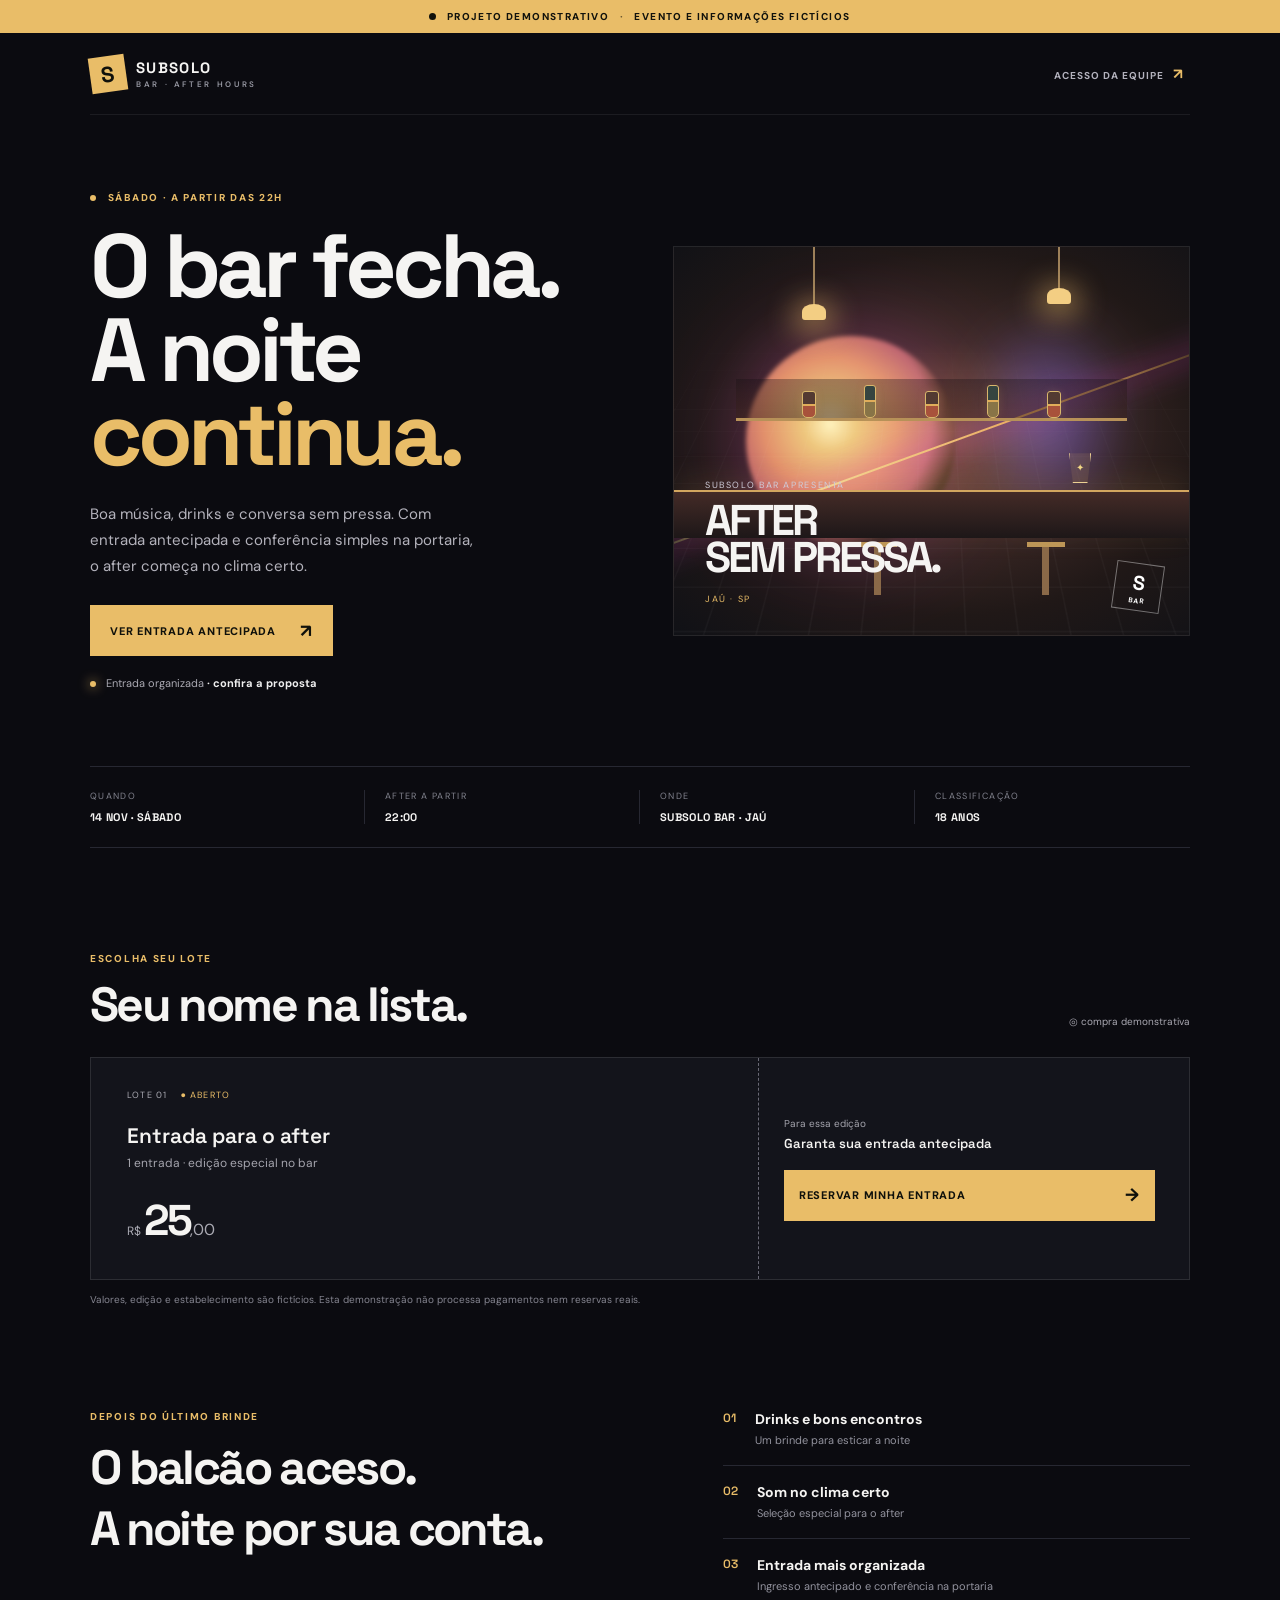
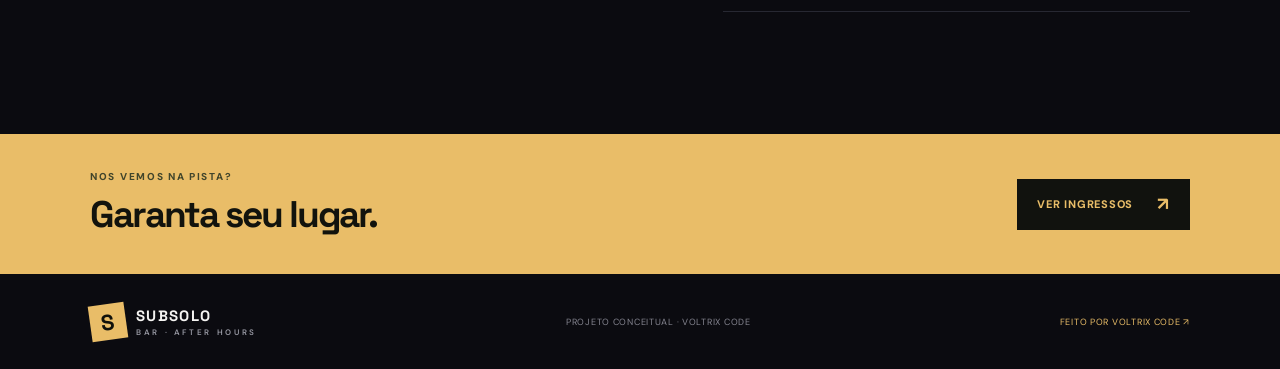
==== after-hours/index.html @ e1943811 "Publish Subsolo Bar after-hours demo Add the responsive event page, fictional ticket checkout, and p" ====
<!doctype html>
<html lang="pt-BR">
<head>
  <meta charset="utf-8">
  <meta name="viewport" content="width=device-width, initial-scale=1">
  <meta name="theme-color" content="#0b0b10">
  <meta name="description" content="Demonstração de uma página mobile para divulgar uma noite de after-hours e apresentar o fluxo de ingresso e portaria.">
  <title>SUBSOLO — Noite de After</title>
  <link rel="preconnect" href="https://fonts.googleapis.com">
  <link rel="preconnect" href="https://fonts.gstatic.com" crossorigin>
  <link href="https://fonts.googleapis.com/css2?family=DM+Sans:wght@400;500;600;700;800&family=Space+Grotesk:wght@500;600;700&display=swap" rel="stylesheet">
  <link rel="stylesheet" href="style.css">
</head>
<body>
  <div class="demo-bar"><span class="demo-dot"></span> PROJETO DEMONSTRATIVO <span class="demo-separator">·</span> EVENTO E INFORMAÇÕES FICTÍCIOS</div>

  <header class="topbar wrap">
    <a class="brand" href="#top" aria-label="Subsolo Bar, início"><span class="brand-mark">S</span><span>SUBSOLO<small>BAR · AFTER HOURS</small></span></a>
    <button class="staff-link" id="open-door" type="button">ACESSO DA EQUIPE <span aria-hidden="true">↗</span></button>
  </header>

  <main id="top">
    <section class="hero wrap">
      <div class="hero-copy">
        <p class="eyebrow"><span></span> SÁBADO · A PARTIR DAS 22H</p>
        <h1>O bar fecha.<br>A noite <em>continua.</em></h1>
        <p class="intro">Boa música, drinks e conversa sem pressa. Com entrada antecipada e conferência simples na portaria, o after começa no clima certo.</p>
        <a class="button button-primary" href="#ingressos">VER ENTRADA ANTECIPADA <span>↗</span></a>
        <div class="hero-note"><span class="pulse"></span> Entrada organizada <b>· confira a proposta</b></div>
      </div>
      <div class="hero-art" aria-label="Ilustração abstrata de luzes de uma pista noturna" role="img">
        <div class="art-grid"></div><div class="orb orb-one"></div><div class="orb orb-two"></div><div class="beam"></div>
        <div class="pendant pendant-one"></div><div class="pendant pendant-two"></div><div class="bar-shelf"><i></i><i></i><i></i><i></i><i></i></div><div class="bar-counter"></div><div class="bar-stool stool-one"></div><div class="bar-stool stool-two"></div><div class="bar-glass">✦</div>
        <div class="art-label"><span>SUBSOLO BAR APRESENTA</span><strong>AFTER<br>SEM PRESSA.</strong><small>JAÚ · SP</small></div>
        <div class="art-stamp">S<br><small>BAR</small></div>
      </div>
    </section>

    <section class="event-info wrap" aria-label="Informações do evento">
      <div><span>QUANDO</span><strong>14 NOV · SÁBADO</strong></div>
      <div><span>AFTER A PARTIR</span><strong>22:00</strong></div>
      <div><span>ONDE</span><strong>SUBSOLO BAR · JAÚ</strong></div>
      <div><span>CLASSIFICAÇÃO</span><strong>18 ANOS</strong></div>
    </section>

    <section class="tickets wrap" id="ingressos">
      <div class="section-heading"><div><p class="eyebrow">ESCOLHA SEU LOTE</p><h2>Seu nome na lista.</h2></div><span class="secure-note">◎ compra demonstrativa</span></div>
      <article class="ticket-card">
        <div class="ticket-main"><div class="ticket-tag">LOTE 01 <span>● ABERTO</span></div><h3>Entrada para o after</h3><p>1 entrada · edição especial no bar</p><div class="ticket-price">R$ <strong>25</strong><small>,00</small></div></div>
        <div class="ticket-side"><span>Para essa edição</span><strong>Garanta sua entrada antecipada</strong><button class="button button-primary buy-button" type="button">RESERVAR MINHA ENTRADA <span>→</span></button></div>
      </article>
      <p class="ticket-footnote">Valores, edição e estabelecimento são fictícios. Esta demonstração não processa pagamentos nem reservas reais.</p>
    </section>

    <section class="details wrap">
      <div><p class="eyebrow">DEPOIS DO ÚLTIMO BRINDE</p><h2>O balcão aceso.<br>A noite por sua conta.</h2></div>
      <div class="detail-list"><p><b>01</b><span>Drinks e bons encontros<br><small>Um brinde para esticar a noite</small></span></p><p><b>02</b><span>Som no clima certo<br><small>Seleção especial para o after</small></span></p><p><b>03</b><span>Entrada mais organizada<br><small>Ingresso antecipado e conferência na portaria</small></span></p></div>
    </section>

    <section class="last-call"><div class="wrap last-inner"><div><p class="eyebrow">NOS VEMOS NA PISTA?</p><h2>Garanta seu lugar.</h2></div><a class="button button-light" href="#ingressos">VER INGRESSOS <span>↗</span></a></div></section>
  </main>

  <footer class="wrap footer"><a class="brand" href="#top"><span class="brand-mark">S</span><span>SUBSOLO<small>BAR · AFTER HOURS</small></span></a><p>PROJETO CONCEITUAL · VOLTRIX CODE</p><a href="https://instagram.com/voltrixcode" target="_blank" rel="noreferrer">FEITO POR VOLTRIX CODE ↗</a></footer>

  <dialog id="checkout-dialog" class="dialog">
    <button class="close-dialog" data-close="checkout-dialog" aria-label="Fechar">×</button>
    <div class="modal-kicker">SUBSOLO BAR · LOTE 01</div><h2>Vem pro after.</h2><p class="modal-intro">Preencha os dados para ver como poderia ser a confirmação da sua entrada.</p>
    <form id="checkout-form"><label for="customer-name">Seu nome</label><input id="customer-name" name="name" placeholder="Como devemos te chamar?" required maxlength="70"><label for="customer-phone">WhatsApp</label><input id="customer-phone" name="phone" type="tel" inputmode="tel" placeholder="(14) 99999-9999" required maxlength="20"><button class="button button-primary modal-submit" type="submit">SIMULAR PAGAMENTO PIX <span>→</span></button></form>
    <p class="modal-disclaimer">Demonstração: nenhum Pix será gerado ou cobrado.</p>
  </dialog>

  <dialog id="ticket-dialog" class="dialog ticket-dialog">
    <button class="close-dialog" data-close="ticket-dialog" aria-label="Fechar">×</button>
    <div class="success-mark">✓</div><div class="modal-kicker">PEDIDO SIMULADO</div><h2>Até mais tarde, <span id="ticket-name">amigo</span>.</h2><p class="modal-intro">Este é um exemplo visual de confirmação. Não é um ingresso válido.</p>
    <div class="mock-ticket"><div class="mock-qr" aria-label="QR code ilustrativo, não escaneável"><i></i><i></i><i></i><i></i><i></i><i></i><i></i><i></i><i></i></div><div><span>SUBSOLO BAR · AFTER 001</span><strong>R$ 25,00</strong><small>14 NOV · A PARTIR DAS 22H</small><code>DEMO-4821</code></div></div>
    <button class="button button-outline" data-close="ticket-dialog">VOLTAR AO SITE</button>
  </dialog>

  <dialog id="door-dialog" class="dialog door-dialog">
    <button class="close-dialog" data-close="door-dialog" aria-label="Fechar">×</button>
    <div class="modal-kicker">SUBSOLO · ACESSO DA EQUIPE</div><h2>Validação de ingresso</h2><p class="modal-intro">Simulação de uma conferência na entrada do evento.</p>
    <div class="scan-frame"><span class="scan-corner tl"></span><span class="scan-corner tr"></span><div class="scan-icon">▦</div><span class="scan-corner bl"></span><span class="scan-corner br"></span></div>
    <label for="ticket-code">Digite o código demonstrativo</label><div class="code-row"><input id="ticket-code" value="DEMO-4821" maxlength="20"><button id="validate-ticket" class="button button-primary" type="button">CONFERIR</button></div>
    <div id="validation-result" class="validation-result" aria-live="polite">Código de exemplo: DEMO-4821</div><p class="modal-disclaimer">Não há leitura de QR nem controle real de acesso nesta demonstração.</p>
  </dialog>

  <script src="script.js"></script>
</body>
</html>
---- after-hours/style.css ----
:root{color-scheme:dark;--bg:#0b0b10;--panel:#111218;--white:#f5f4f2;--muted:#9798a2;--line:#272832;--cyan:#57e6dc;--lime:#e9bd68;--pink:#db795e;--font:'DM Sans',sans-serif;--display:'Space Grotesk',sans-serif}*{box-sizing:border-box}html{scroll-behavior:smooth}body{margin:0;background:var(--bg);color:var(--white);font-family:var(--font);-webkit-font-smoothing:antialiased}.wrap{width:min(1100px,calc(100% - 48px));margin-inline:auto}.demo-bar{text-align:center;background:var(--lime);color:#11120c;font-size:10px;font-weight:800;letter-spacing:.14em;padding:10px 12px}.demo-dot,.eyebrow span,.pulse{display:inline-block;border-radius:50%;background:currentColor;width:7px;height:7px;margin-right:7px}.demo-dot{color:#10110b}.demo-separator{padding:0 7px;opacity:.6}.topbar{height:82px;display:flex;align-items:center;justify-content:space-between;border-bottom:1px solid #ffffff12}.brand{display:flex;align-items:center;gap:10px;color:var(--white);font:700 15px var(--display);letter-spacing:.09em;text-decoration:none}.brand-mark{width:36px;height:36px;display:grid;place-items:center;background:var(--lime);color:#10110b;font:700 22px var(--display);transform:rotate(-8deg)}.brand small{display:block;font:600 8px var(--font);letter-spacing:.33em;color:var(--muted);margin-top:2px}.staff-link{border:0;color:#b3b2bd;background:none;font:700 10px var(--font);letter-spacing:.1em;cursor:pointer}.staff-link span{color:var(--lime);font-size:15px;margin-left:6px}.hero{min-height:550px;display:grid;grid-template-columns:1fr 1fr;align-items:center;gap:6%;padding-block:68px}.hero-copy{padding:8px 0}.eyebrow{font-size:10px;letter-spacing:.17em;font-weight:800;color:var(--lime);margin:0 0 20px}.hero .eyebrow span{width:6px;height:6px;margin-right:8px}h1,h2,h3,p{margin-top:0}h1,h2{font-family:var(--display);letter-spacing:-.055em}h1{font-size:clamp(56px,7vw,91px);line-height:.94;margin-bottom:24px}h1 em{color:var(--lime);font-style:normal}.intro{max-width:390px;color:#b4b3bc;font-size:15px;line-height:1.75;margin-bottom:26px}.button{display:inline-flex;align-items:center;justify-content:space-between;gap:24px;border:0;padding:0 20px;min-height:51px;font:800 11px var(--font);letter-spacing:.07em;text-decoration:none;cursor:pointer;transition:transform .18s,filter .18s}.button:hover{transform:translateY(-2px);filter:brightness(1.1)}.button-primary{background:var(--lime);color:#10110b}.button-primary span,.button-light span{font-size:18px}.hero-note{margin-top:20px;color:#aaa9b2;font-size:11px}.hero-note b{color:#eee}.pulse{width:6px;height:6px;color:var(--lime);box-shadow:0 0 12px var(--lime)}.hero-art{height:390px;position:relative;overflow:hidden;background:radial-gradient(ellipse at 54% 48%,#775031 0,#3d2926 32%,#201817 64%,#101116 100%);border:1px solid #ffffff15}.art-grid{position:absolute;inset:0;background-image:linear-gradient(#ffffff08 1px,transparent 1px),linear-gradient(90deg,#ffffff08 1px,transparent 1px);background-size:35px 35px;transform:perspective(300px) rotateX(24deg) scale(1.5);transform-origin:bottom;mask-image:linear-gradient(transparent,black)}.orb{position:absolute;border-radius:50%;filter:blur(2px);mix-blend-mode:screen}.orb-one{width:210px;height:210px;left:14%;top:23%;background:radial-gradient(circle at 40% 42%,#fff0b2 0,#e9bd68 15%,#dc8057 38%,#a94758 58%,transparent 72%);box-shadow:0 0 90px #d435bb55}.orb-two{width:170px;height:220px;right:11%;top:16%;background:radial-gradient(ellipse,#6d57fc88,transparent 70%);filter:blur(20px)}.beam{position:absolute;width:130%;height:2px;left:-15%;top:52%;background:linear-gradient(90deg,transparent,#f6d895,#eaa85d,transparent);box-shadow:0 0 28px 7px #e645ca44;transform:rotate(-20deg)}.pendant{position:absolute;top:0;width:2px;height:65px;background:#9d8059}.pendant:after{content:"";position:absolute;left:-11px;bottom:-8px;width:24px;height:16px;border-radius:50% 50% 3px 3px;background:#f3ce83;box-shadow:0 4px 28px 9px #e8b86477}.pendant-one{left:27%}.pendant-two{right:25%;height:49px}.bar-shelf{position:absolute;top:34%;left:12%;right:12%;height:42px;border-bottom:3px solid #b79158;background:linear-gradient(180deg,#160f1355,#3b241b88);display:flex;align-items:flex-end;justify-content:space-evenly;padding:0 18px}.bar-shelf i{width:14px;height:27px;border:1px solid #d8b66c;border-radius:3px 3px 5px 5px;background:linear-gradient(0deg,#a8523b 0 45%,#e1ad5a 46% 53%,#533a32 54%);box-shadow:0 0 10px #e9bd6822}.bar-shelf i:nth-child(2n){height:33px;width:12px;background:linear-gradient(0deg,#887447 0 48%,#e1ad5a 49% 54%,#354440 55%)}.bar-counter{position:absolute;left:0;right:0;bottom:25%;height:48px;background:linear-gradient(180deg,#442b27,#1d1718);border-top:2px solid #d2a65f;box-shadow:0 -8px 32px #dda75b22}.bar-stool{position:absolute;bottom:12%;height:46px;width:38px;border-top:5px solid #bd9657}.bar-stool:after{content:"";position:absolute;left:15px;top:0;width:7px;height:48px;background:#8a6948}.stool-one{left:36%}.stool-two{right:24%}.bar-glass{position:absolute;right:19%;bottom:39%;width:22px;height:30px;border:1px solid #ecd193;border-top:0;color:#f4d985;text-align:center;font-size:10px;line-height:30px;background:#e9bd681c;clip-path:polygon(0 0,100% 0,83% 100%,17% 100%)}.art-label{position:absolute;left:31px;bottom:28px}.art-label span,.art-label small{font-size:9px;letter-spacing:.18em;color:#cfccd9}.art-label strong{display:block;font:700 43px/.84 var(--display);letter-spacing:-.07em;margin:10px 0}.art-label small{color:var(--lime)}.art-stamp{position:absolute;right:27px;bottom:24px;border:1px solid #ffffff66;color:white;width:48px;height:48px;display:grid;place-content:center;text-align:center;font:700 20px var(--display);transform:rotate(8deg)}.art-stamp small{font:700 7px var(--font);letter-spacing:.12em}.event-info{display:grid;grid-template-columns:repeat(4,1fr);border-block:1px solid var(--line);padding:23px 0;margin-bottom:104px}.event-info div{padding:0 20px;border-right:1px solid var(--line)}.event-info div:first-child{padding-left:0}.event-info div:last-child{border:0}.event-info span,.event-info strong{display:block}.event-info span{font-size:9px;letter-spacing:.15em;color:#82838e;margin-bottom:8px}.event-info strong{font:700 11px var(--display);letter-spacing:.03em}.tickets{padding-bottom:104px}.section-heading{display:flex;align-items:end;justify-content:space-between;margin-bottom:22px}.section-heading .eyebrow{margin-bottom:9px}.section-heading h2,.details h2,.last-call h2{font-size:clamp(34px,4vw,48px);margin:0}.secure-note{font-size:10px;color:#a9a8b1;padding-bottom:7px}.ticket-card{display:grid;grid-template-columns:1.2fr .8fr;background:#13141b;border:1px solid #ffffff1b;position:relative}.ticket-main{padding:31px 36px;position:relative}.ticket-main:after{content:'';position:absolute;right:-9px;top:0;bottom:0;border-right:1px dashed #696975;z-index:2}.ticket-tag{font-size:9px;letter-spacing:.13em;color:#aaaab3}.ticket-tag span{color:var(--lime);margin-left:10px}.ticket-card h3{font:600 21px var(--display);margin:21px 0 6px}.ticket-card p{font-size:12px;color:#a4a4ad}.ticket-price{font-size:12px;color:#aaaab3;margin-top:22px}.ticket-price strong{font:700 43px var(--display);color:var(--white);letter-spacing:-.07em}.ticket-price small{font-size:16px}.ticket-side{padding:31px 34px;display:flex;flex-direction:column;align-items:flex-start;justify-content:center}.ticket-side>span{font-size:10px;color:#a4a4ad}.ticket-side>strong{font:600 13px var(--display);margin:5px 0 18px}.ticket-side .button{width:100%;padding-inline:15px}.ticket-footnote{font-size:10px;color:#858590;margin:13px 0 0}.details{display:grid;grid-template-columns:1fr 1fr;gap:15%;padding-bottom:105px}.details .eyebrow{margin-bottom:14px}.detail-list p{display:flex;gap:19px;border-bottom:1px solid var(--line);padding:0 0 17px;margin:0 0 17px;font-size:14px;font-weight:700}.detail-list p b{color:var(--lime);font:600 12px var(--display)}.detail-list small{display:inline-block;color:#92929d;font-weight:400;font-size:11px;margin-top:5px}.last-call{background:var(--lime);color:#12130d;padding:36px 0}.last-inner{display:flex;align-items:center;justify-content:space-between}.last-call .eyebrow{color:#41452b;margin-bottom:8px}.last-call h2{font-size:37px}.button-light{background:#11120e;color:var(--lime)}.footer{min-height:95px;display:flex;align-items:center;justify-content:space-between;gap:16px}.footer p,.footer>a:last-child{margin:0;font-size:9px;letter-spacing:.08em;color:#858590;text-decoration:none}.footer>a:last-child{color:var(--lime)}.dialog{width:min(440px,calc(100% - 28px));max-height:calc(100dvh - 32px);overflow:auto;background:#14151c;border:1px solid #ffffff20;color:var(--white);padding:34px;box-shadow:0 24px 100px #000b}.dialog::backdrop{background:#050508d9;backdrop-filter:blur(6px)}.close-dialog{position:absolute;right:17px;top:12px;border:0;background:none;color:#b6b6bf;font-size:27px;cursor:pointer}.modal-kicker{color:var(--lime);font-size:9px;letter-spacing:.16em;font-weight:800}.dialog h2{font-size:35px;line-height:1.05;margin:12px 0}.modal-intro{color:#a7a7b1;font-size:12px;line-height:1.6;margin-bottom:22px}.dialog label{display:block;font-size:10px;color:#cdccd3;font-weight:700;margin:14px 0 7px}.dialog input{width:100%;height:46px;background:#0c0d12;border:1px solid #33343e;color:white;padding:0 12px;font:14px var(--font);border-radius:0}.dialog input:focus{outline:2px solid var(--lime);outline-offset:1px}.modal-submit{width:100%;margin-top:20px}.modal-disclaimer{font-size:9px;line-height:1.5;color:#858590;margin:17px 0 0}.success-mark{width:40px;height:40px;border-radius:50%;display:grid;place-items:center;background:#d4fb6520;color:var(--lime);font-size:22px;margin-bottom:18px}.ticket-dialog h2 span{color:var(--lime)}.mock-ticket{display:flex;align-items:center;gap:18px;background:#0c0d12;border:1px dashed #555661;padding:18px;margin:18px 0 20px}.mock-ticket>div:last-child{display:flex;flex-direction:column;gap:6px}.mock-ticket span,.mock-ticket small{font-size:8px;letter-spacing:.1em;color:#aaaab3}.mock-ticket strong{font:700 22px var(--display)}.mock-ticket code{font:700 10px var(--font);color:var(--lime);margin-top:4px}.mock-qr{width:90px;height:90px;flex:none;position:relative;background:repeating-conic-gradient(#f5f4f2 0 25%,#111218 0 50%) 0 0/13px 13px;border:6px solid white}.mock-qr i{position:absolute;width:22px;height:22px;border:5px solid #111;background:#f5f4f2}.mock-qr i:nth-child(1){top:0;left:0}.mock-qr i:nth-child(2){top:0;right:0}.mock-qr i:nth-child(3){bottom:0;left:0}.mock-qr i:nth-child(4){top:6px;left:6px;width:10px;height:10px;background:#111}.mock-qr i:nth-child(5){top:6px;right:6px;width:10px;height:10px;background:#111}.mock-qr i:nth-child(6){bottom:6px;left:6px;width:10px;height:10px;background:#111}.mock-qr i:nth-child(n+7){display:none}.button-outline{background:transparent;border:1px solid #575862;color:var(--white);width:100%}.scan-frame{width:142px;height:142px;border:1px solid #ffffff20;margin:20px auto 23px;position:relative;display:grid;place-items:center;background:linear-gradient(135deg,#d4fb6510,#57e6dc0a)}.scan-icon{font-size:60px;color:#6b6d78}.scan-corner{position:absolute;width:22px;height:22px;border-color:var(--lime);border-style:solid}.tl{top:-1px;left:-1px;border-width:2px 0 0 2px}.tr{top:-1px;right:-1px;border-width:2px 2px 0 0}.bl{bottom:-1px;left:-1px;border-width:0 0 2px 2px}.br{bottom:-1px;right:-1px;border-width:0 2px 2px 0}.code-row{display:flex;gap:8px}.code-row input{min-width:0}.code-row .button{padding-inline:12px;min-height:46px;white-space:nowrap;font-size:9px}.validation-result{font-size:11px;color:#aaaab3;background:#0c0d12;padding:12px;margin-top:12px}.validation-result.ok{color:var(--lime);border-left:2px solid var(--lime)}.validation-result.used{color:#ff9b80;border-left:2px solid #ff9b80}button:focus-visible,a:focus-visible{outline:2px solid var(--lime);outline-offset:3px}
@media(max-width:700px){.wrap{width:calc(100% - 36px)}.topbar{height:68px}.staff-link{font-size:9px}.hero{grid-template-columns:1fr;gap:30px;padding-block:50px 40px;min-height:unset}.hero-copy{padding:0}h1{font-size:clamp(58px,16vw,82px)}.intro{font-size:14px;max-width:340px}.hero-art{height:270px}.orb-one{width:170px;height:170px;left:21%;top:16%}.event-info{grid-template-columns:1fr 1fr;row-gap:20px;margin-bottom:76px;padding:20px 0}.event-info div{padding-inline:12px}.event-info div:nth-child(2){border:0}.event-info div:nth-child(3){padding-left:0}.event-info div:nth-child(4){border:0}.event-info strong{font-size:10px}.tickets{padding-bottom:76px}.section-heading{align-items:flex-start;gap:10px}.section-heading h2{font-size:34px}.secure-note{font-size:9px;text-align:right;max-width:94px;line-height:1.5}.ticket-card{grid-template-columns:1fr}.ticket-main{padding:24px}.ticket-main:after{left:0;right:0;top:auto;bottom:-1px;border-right:0;border-bottom:1px dashed #696975}.ticket-card h3{font-size:19px;margin-top:17px}.ticket-price{margin-top:14px}.ticket-price strong{font-size:38px}.ticket-side{padding:20px 24px 24px}.ticket-side>strong{margin-bottom:14px}.details{grid-template-columns:1fr;gap:28px;padding-bottom:76px}.details h2{font-size:39px}.detail-list p{font-size:13px}.last-call{padding:27px 0}.last-inner{align-items:flex-start;flex-direction:column;gap:21px}.last-call h2{font-size:33px}.button-light{min-height:48px}.footer{padding-block:22px;flex-wrap:wrap;min-height:unset}.footer .brand{width:100%}.footer p,.footer>a:last-child{font-size:8px}.demo-bar{font-size:8px;letter-spacing:.09em}.dialog{padding:30px 22px}.mock-ticket{gap:12px;padding:13px}.mock-qr{width:76px;height:76px;background-size:11px 11px}.mock-ticket strong{font-size:19px}}
@media(prefers-reduced-motion:reduce){html{scroll-behavior:auto}*,*::before,*::after{transition:none!important;animation:none!important}}
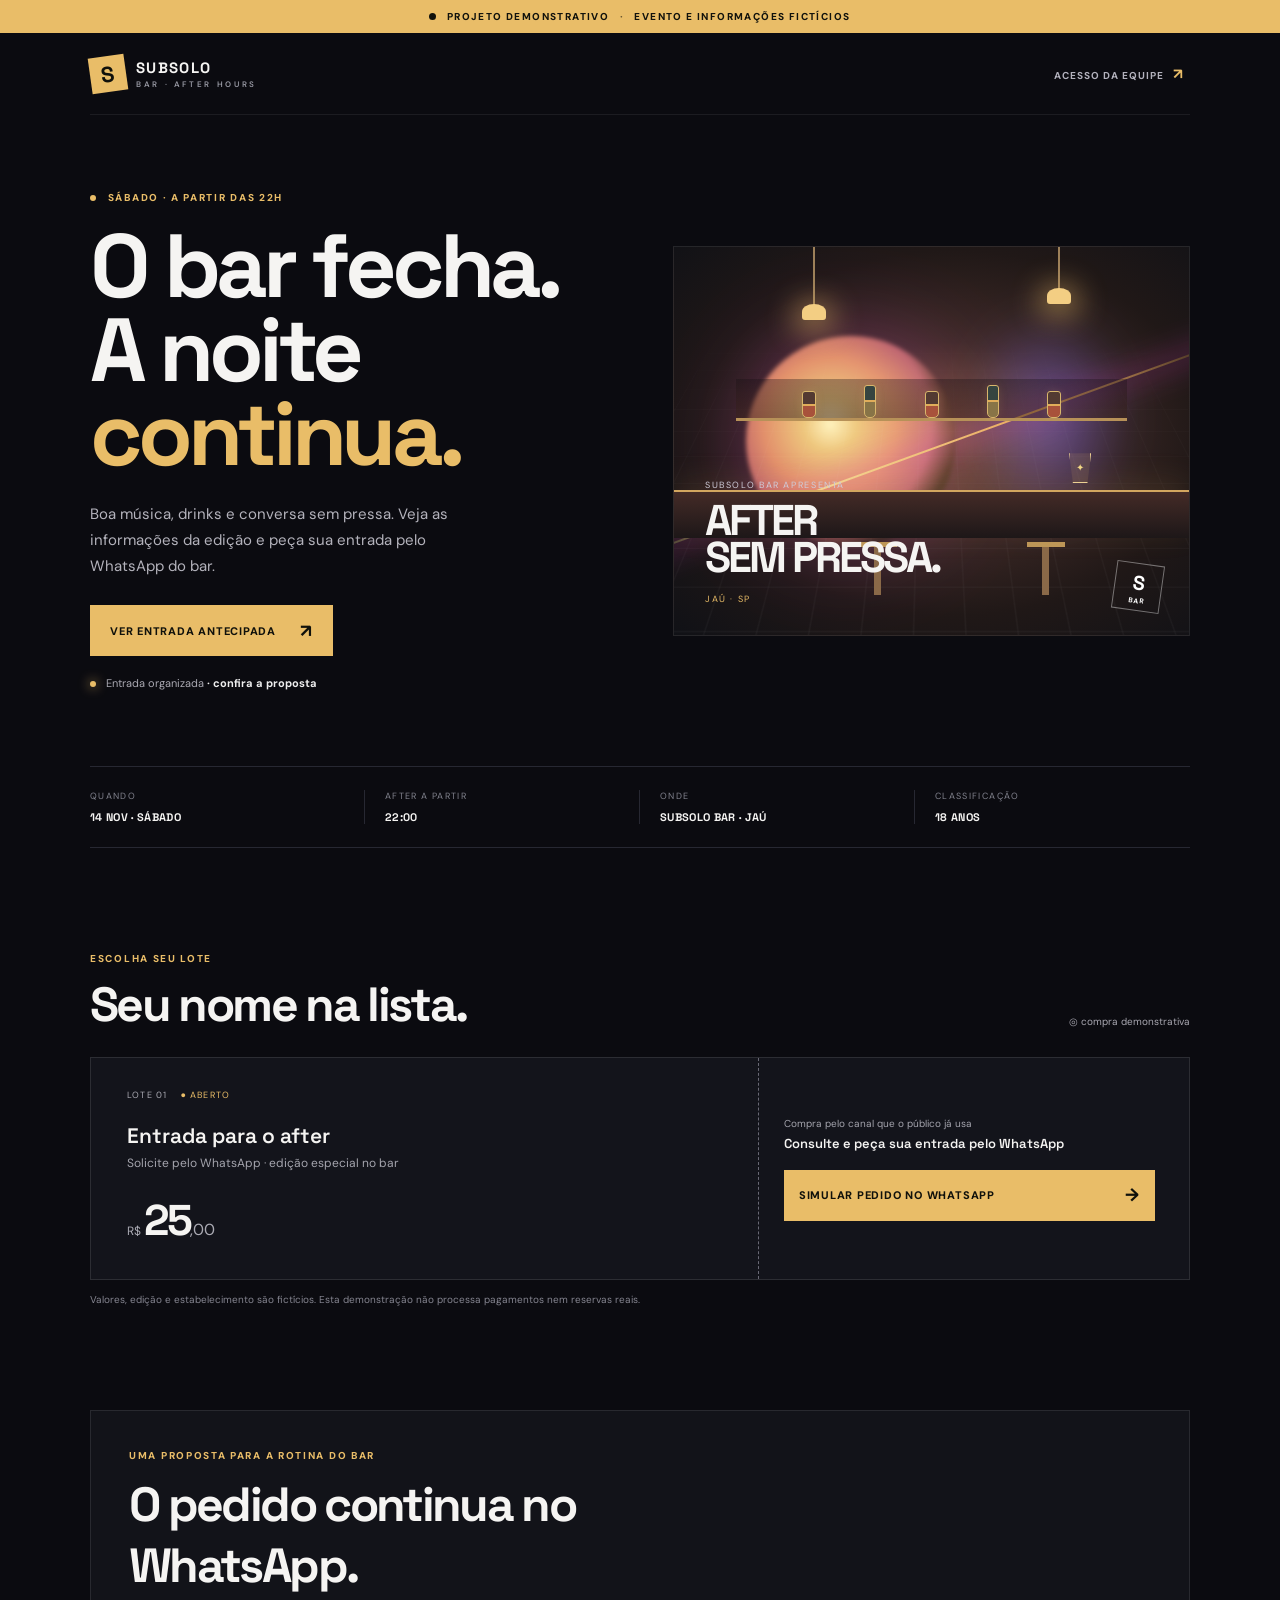
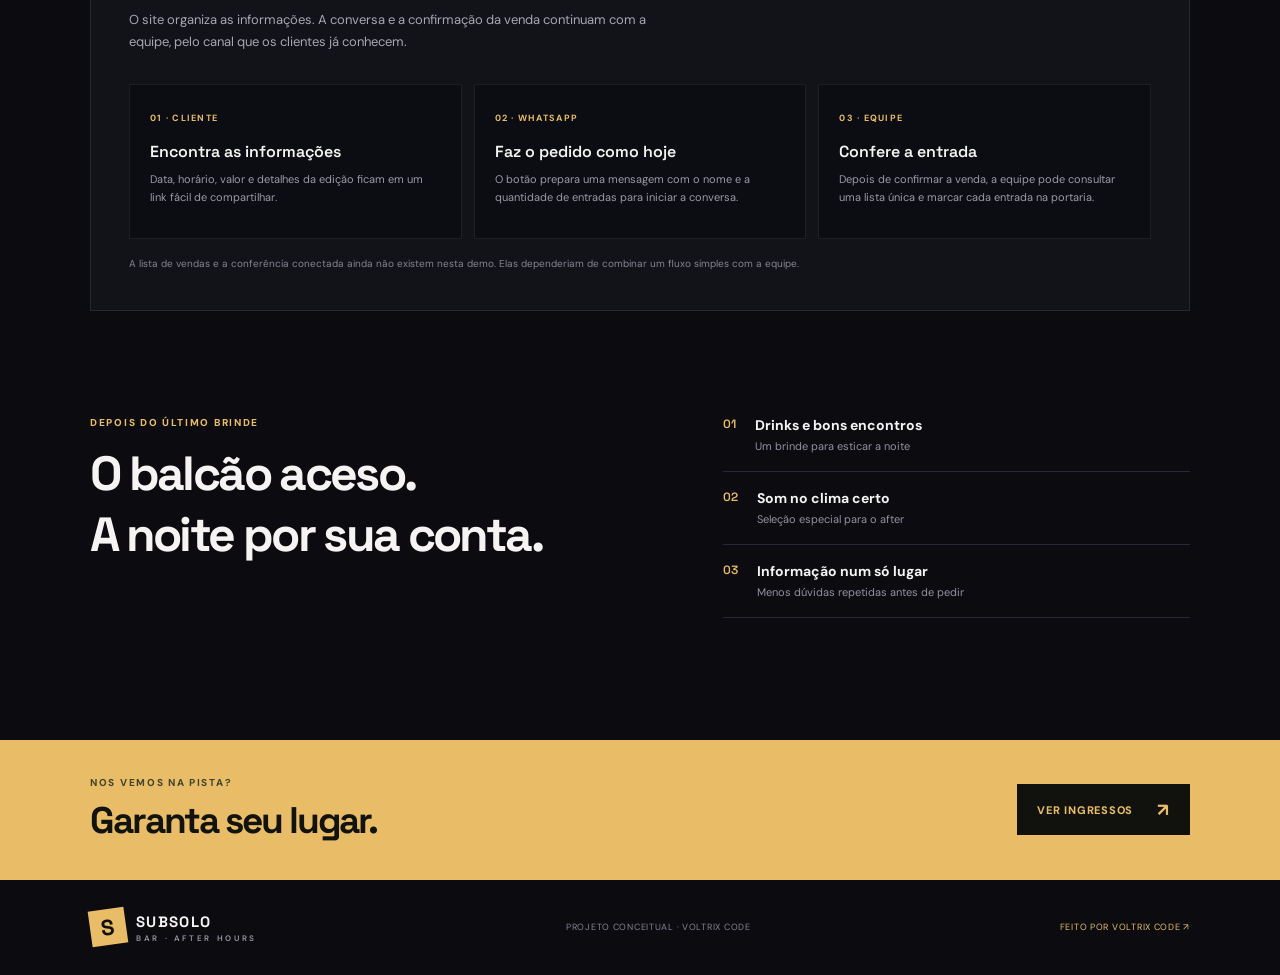
==== commit 1eabfeb4: "Adapt demo for WhatsApp sales and portaria flow Keep purchase requests on WhatsApp, explain the prop" ====
--- a/after-hours/index.html
+++ b/after-hours/index.html
@@ -24,7 +24,7 @@
       <div class="hero-copy">
         <p class="eyebrow"><span></span> SÁBADO · A PARTIR DAS 22H</p>
         <h1>O bar fecha.<br>A noite <em>continua.</em></h1>
-        <p class="intro">Boa música, drinks e conversa sem pressa. Com entrada antecipada e conferência simples na portaria, o after começa no clima certo.</p>
+        <p class="intro">Boa música, drinks e conversa sem pressa. Veja as informações da edição e peça sua entrada pelo WhatsApp do bar.</p>
         <a class="button button-primary" href="#ingressos">VER ENTRADA ANTECIPADA <span>↗</span></a>
         <div class="hero-note"><span class="pulse"></span> Entrada organizada <b>· confira a proposta</b></div>
       </div>
@@ -46,15 +46,25 @@
     <section class="tickets wrap" id="ingressos">
       <div class="section-heading"><div><p class="eyebrow">ESCOLHA SEU LOTE</p><h2>Seu nome na lista.</h2></div><span class="secure-note">◎ compra demonstrativa</span></div>
       <article class="ticket-card">
-        <div class="ticket-main"><div class="ticket-tag">LOTE 01 <span>● ABERTO</span></div><h3>Entrada para o after</h3><p>1 entrada · edição especial no bar</p><div class="ticket-price">R$ <strong>25</strong><small>,00</small></div></div>
-        <div class="ticket-side"><span>Para essa edição</span><strong>Garanta sua entrada antecipada</strong><button class="button button-primary buy-button" type="button">RESERVAR MINHA ENTRADA <span>→</span></button></div>
+        <div class="ticket-main"><div class="ticket-tag">LOTE 01 <span>● ABERTO</span></div><h3>Entrada para o after</h3><p>Solicite pelo WhatsApp · edição especial no bar</p><div class="ticket-price">R$ <strong>25</strong><small>,00</small></div></div>
+        <div class="ticket-side"><span>Compra pelo canal que o público já usa</span><strong>Consulte e peça sua entrada pelo WhatsApp</strong><button class="button button-primary buy-button" type="button">SIMULAR PEDIDO NO WHATSAPP <span>→</span></button></div>
       </article>
       <p class="ticket-footnote">Valores, edição e estabelecimento são fictícios. Esta demonstração não processa pagamentos nem reservas reais.</p>
     </section>
 
+    <section class="staff-flow wrap" id="fluxo-equipe">
+      <div class="staff-heading"><p class="eyebrow">UMA PROPOSTA PARA A ROTINA DO BAR</p><h2>O pedido continua no WhatsApp.</h2><p>O site organiza as informações. A conversa e a confirmação da venda continuam com a equipe, pelo canal que os clientes já conhecem.</p></div>
+      <div class="flow-steps">
+        <article class="flow-step"><span>01 · CLIENTE</span><h3>Encontra as informações</h3><p>Data, horário, valor e detalhes da edição ficam em um link fácil de compartilhar.</p></article>
+        <article class="flow-step"><span>02 · WHATSAPP</span><h3>Faz o pedido como hoje</h3><p>O botão prepara uma mensagem com o nome e a quantidade de entradas para iniciar a conversa.</p></article>
+        <article class="flow-step"><span>03 · EQUIPE</span><h3>Confere a entrada</h3><p>Depois de confirmar a venda, a equipe pode consultar uma lista única e marcar cada entrada na portaria.</p></article>
+      </div>
+      <p class="flow-note">A lista de vendas e a conferência conectada ainda não existem nesta demo. Elas dependeriam de combinar um fluxo simples com a equipe.</p>
+    </section>
+
     <section class="details wrap">
       <div><p class="eyebrow">DEPOIS DO ÚLTIMO BRINDE</p><h2>O balcão aceso.<br>A noite por sua conta.</h2></div>
-      <div class="detail-list"><p><b>01</b><span>Drinks e bons encontros<br><small>Um brinde para esticar a noite</small></span></p><p><b>02</b><span>Som no clima certo<br><small>Seleção especial para o after</small></span></p><p><b>03</b><span>Entrada mais organizada<br><small>Ingresso antecipado e conferência na portaria</small></span></p></div>
+      <div class="detail-list"><p><b>01</b><span>Drinks e bons encontros<br><small>Um brinde para esticar a noite</small></span></p><p><b>02</b><span>Som no clima certo<br><small>Seleção especial para o after</small></span></p><p><b>03</b><span>Informação num só lugar<br><small>Menos dúvidas repetidas antes de pedir</small></span></p></div>
     </section>
 
     <section class="last-call"><div class="wrap last-inner"><div><p class="eyebrow">NOS VEMOS NA PISTA?</p><h2>Garanta seu lugar.</h2></div><a class="button button-light" href="#ingressos">VER INGRESSOS <span>↗</span></a></div></section>
@@ -64,24 +74,23 @@
 
   <dialog id="checkout-dialog" class="dialog">
     <button class="close-dialog" data-close="checkout-dialog" aria-label="Fechar">×</button>
-    <div class="modal-kicker">SUBSOLO BAR · LOTE 01</div><h2>Vem pro after.</h2><p class="modal-intro">Preencha os dados para ver como poderia ser a confirmação da sua entrada.</p>
-    <form id="checkout-form"><label for="customer-name">Seu nome</label><input id="customer-name" name="name" placeholder="Como devemos te chamar?" required maxlength="70"><label for="customer-phone">WhatsApp</label><input id="customer-phone" name="phone" type="tel" inputmode="tel" placeholder="(14) 99999-9999" required maxlength="20"><button class="button button-primary modal-submit" type="submit">SIMULAR PAGAMENTO PIX <span>→</span></button></form>
-    <p class="modal-disclaimer">Demonstração: nenhum Pix será gerado ou cobrado.</p>
+    <div class="modal-kicker">SUBSOLO BAR · LOTE 01</div><h2>Peça pelo WhatsApp.</h2><p class="modal-intro">Veja um exemplo da mensagem que o botão poderia preparar para iniciar o pedido com a equipe.</p>
+    <form id="checkout-form"><label for="customer-name">Seu nome</label><input id="customer-name" name="name" placeholder="Como devemos te chamar?" required maxlength="70"><label for="ticket-quantity">Quantidade de entradas</label><select id="ticket-quantity" name="quantity"><option value="1">1 entrada</option><option value="2">2 entradas</option><option value="3">3 entradas</option><option value="4">4 entradas</option></select><button class="button button-primary modal-submit" type="submit">VER MENSAGEM DE PEDIDO <span>→</span></button></form>
+    <p class="modal-disclaimer">Nada é enviado nesta demonstração. O número do WhatsApp do estabelecimento seria configurado com autorização do bar.</p>
   </dialog>
 
   <dialog id="ticket-dialog" class="dialog ticket-dialog">
     <button class="close-dialog" data-close="ticket-dialog" aria-label="Fechar">×</button>
-    <div class="success-mark">✓</div><div class="modal-kicker">PEDIDO SIMULADO</div><h2>Até mais tarde, <span id="ticket-name">amigo</span>.</h2><p class="modal-intro">Este é um exemplo visual de confirmação. Não é um ingresso válido.</p>
-    <div class="mock-ticket"><div class="mock-qr" aria-label="QR code ilustrativo, não escaneável"><i></i><i></i><i></i><i></i><i></i><i></i><i></i><i></i><i></i></div><div><span>SUBSOLO BAR · AFTER 001</span><strong>R$ 25,00</strong><small>14 NOV · A PARTIR DAS 22H</small><code>DEMO-4821</code></div></div>
-    <button class="button button-outline" data-close="ticket-dialog">VOLTAR AO SITE</button>
+    <div class="success-mark">↗</div><div class="modal-kicker">MENSAGEM DE EXEMPLO · NÃO ENVIADA</div><h2>Pedido encaminhado, <span id="ticket-name">amigo</span>.</h2><p class="modal-intro">Na operação real, o WhatsApp abriria com a mensagem preenchida para a pessoa revisar e enviar.</p>
+    <div class="mock-ticket"><div class="whatsapp-mark" aria-hidden="true">W</div><div><span>PRÉVIA DO PEDIDO</span><strong id="ticket-quantity-label">1 entrada</strong><small id="ticket-message">Oi! Quero 1 entrada para o After 001 do Subsolo Bar, dia 14/11.</small><code id="ticket-message-name">Nome: amigo</code></div></div>
+    <p class="modal-disclaimer">Depois, a equipe confirmaria a disponibilidade e os detalhes da compra pelo WhatsApp. Este protótipo não envia mensagens nem cria ingressos.</p><button class="button button-outline" data-close="ticket-dialog">VOLTAR AO SITE</button>
   </dialog>
 
   <dialog id="door-dialog" class="dialog door-dialog">
     <button class="close-dialog" data-close="door-dialog" aria-label="Fechar">×</button>
-    <div class="modal-kicker">SUBSOLO · ACESSO DA EQUIPE</div><h2>Validação de ingresso</h2><p class="modal-intro">Simulação de uma conferência na entrada do evento.</p>
-    <div class="scan-frame"><span class="scan-corner tl"></span><span class="scan-corner tr"></span><div class="scan-icon">▦</div><span class="scan-corner bl"></span><span class="scan-corner br"></span></div>
-    <label for="ticket-code">Digite o código demonstrativo</label><div class="code-row"><input id="ticket-code" value="DEMO-4821" maxlength="20"><button id="validate-ticket" class="button button-primary" type="button">CONFERIR</button></div>
-    <div id="validation-result" class="validation-result" aria-live="polite">Código de exemplo: DEMO-4821</div><p class="modal-disclaimer">Não há leitura de QR nem controle real de acesso nesta demonstração.</p>
+    <div class="modal-kicker">SUBSOLO BAR · ACESSO DA EQUIPE</div><h2>Lista da portaria</h2><p class="modal-intro">Uma proposta simples para a equipe localizar as entradas confirmadas por WhatsApp e marcar quem já chegou.</p>
+    <div class="guest-list"><div class="guest-heading"><span>EXEMPLO · PEDIDOS CONFIRMADOS</span><b>1 PEDIDO</b></div><article class="guest-row"><div class="guest-avatar">M</div><div class="guest-person"><strong>Mariana Souza</strong><small>2 entradas · pedido pelo WhatsApp</small></div><span class="guest-status" id="guest-status">CONFIRMADO</span></article><button id="mark-arrived" class="button button-primary" type="button">MARCAR ENTRADA <span>→</span></button></div>
+    <div id="validation-result" class="validation-result" aria-live="polite">A equipe pode consultar a lista e dar baixa na chegada.</div><p class="modal-disclaimer">A lista acima é fictícia. A demonstração não recebe pedidos do WhatsApp nem compartilha vendas com a portaria.</p>
   </dialog>
 
   <script src="script.js"></script>
--- a/after-hours/style.css
+++ b/after-hours/style.css
@@ -1,4 +1,6 @@
-:root{color-scheme:dark;--bg:#0b0b10;--panel:#111218;--white:#f5f4f2;--muted:#9798a2;--line:#272832;--cyan:#57e6dc;--lime:#e9bd68;--pink:#db795e;--font:'DM Sans',sans-serif;--display:'Space Grotesk',sans-serif}*{box-sizing:border-box}html{scroll-behavior:smooth}body{margin:0;background:var(--bg);color:var(--white);font-family:var(--font);-webkit-font-smoothing:antialiased}.wrap{width:min(1100px,calc(100% - 48px));margin-inline:auto}.demo-bar{text-align:center;background:var(--lime);color:#11120c;font-size:10px;font-weight:800;letter-spacing:.14em;padding:10px 12px}.demo-dot,.eyebrow span,.pulse{display:inline-block;border-radius:50%;background:currentColor;width:7px;height:7px;margin-right:7px}.demo-dot{color:#10110b}.demo-separator{padding:0 7px;opacity:.6}.topbar{height:82px;display:flex;align-items:center;justify-content:space-between;border-bottom:1px solid #ffffff12}.brand{display:flex;align-items:center;gap:10px;color:var(--white);font:700 15px var(--display);letter-spacing:.09em;text-decoration:none}.brand-mark{width:36px;height:36px;display:grid;place-items:center;background:var(--lime);color:#10110b;font:700 22px var(--display);transform:rotate(-8deg)}.brand small{display:block;font:600 8px var(--font);letter-spacing:.33em;color:var(--muted);margin-top:2px}.staff-link{border:0;color:#b3b2bd;background:none;font:700 10px var(--font);letter-spacing:.1em;cursor:pointer}.staff-link span{color:var(--lime);font-size:15px;margin-left:6px}.hero{min-height:550px;display:grid;grid-template-columns:1fr 1fr;align-items:center;gap:6%;padding-block:68px}.hero-copy{padding:8px 0}.eyebrow{font-size:10px;letter-spacing:.17em;font-weight:800;color:var(--lime);margin:0 0 20px}.hero .eyebrow span{width:6px;height:6px;margin-right:8px}h1,h2,h3,p{margin-top:0}h1,h2{font-family:var(--display);letter-spacing:-.055em}h1{font-size:clamp(56px,7vw,91px);line-height:.94;margin-bottom:24px}h1 em{color:var(--lime);font-style:normal}.intro{max-width:390px;color:#b4b3bc;font-size:15px;line-height:1.75;margin-bottom:26px}.button{display:inline-flex;align-items:center;justify-content:space-between;gap:24px;border:0;padding:0 20px;min-height:51px;font:800 11px var(--font);letter-spacing:.07em;text-decoration:none;cursor:pointer;transition:transform .18s,filter .18s}.button:hover{transform:translateY(-2px);filter:brightness(1.1)}.button-primary{background:var(--lime);color:#10110b}.button-primary span,.button-light span{font-size:18px}.hero-note{margin-top:20px;color:#aaa9b2;font-size:11px}.hero-note b{color:#eee}.pulse{width:6px;height:6px;color:var(--lime);box-shadow:0 0 12px var(--lime)}.hero-art{height:390px;position:relative;overflow:hidden;background:radial-gradient(ellipse at 54% 48%,#775031 0,#3d2926 32%,#201817 64%,#101116 100%);border:1px solid #ffffff15}.art-grid{position:absolute;inset:0;background-image:linear-gradient(#ffffff08 1px,transparent 1px),linear-gradient(90deg,#ffffff08 1px,transparent 1px);background-size:35px 35px;transform:perspective(300px) rotateX(24deg) scale(1.5);transform-origin:bottom;mask-image:linear-gradient(transparent,black)}.orb{position:absolute;border-radius:50%;filter:blur(2px);mix-blend-mode:screen}.orb-one{width:210px;height:210px;left:14%;top:23%;background:radial-gradient(circle at 40% 42%,#fff0b2 0,#e9bd68 15%,#dc8057 38%,#a94758 58%,transparent 72%);box-shadow:0 0 90px #d435bb55}.orb-two{width:170px;height:220px;right:11%;top:16%;background:radial-gradient(ellipse,#6d57fc88,transparent 70%);filter:blur(20px)}.beam{position:absolute;width:130%;height:2px;left:-15%;top:52%;background:linear-gradient(90deg,transparent,#f6d895,#eaa85d,transparent);box-shadow:0 0 28px 7px #e645ca44;transform:rotate(-20deg)}.pendant{position:absolute;top:0;width:2px;height:65px;background:#9d8059}.pendant:after{content:"";position:absolute;left:-11px;bottom:-8px;width:24px;height:16px;border-radius:50% 50% 3px 3px;background:#f3ce83;box-shadow:0 4px 28px 9px #e8b86477}.pendant-one{left:27%}.pendant-two{right:25%;height:49px}.bar-shelf{position:absolute;top:34%;left:12%;right:12%;height:42px;border-bottom:3px solid #b79158;background:linear-gradient(180deg,#160f1355,#3b241b88);display:flex;align-items:flex-end;justify-content:space-evenly;padding:0 18px}.bar-shelf i{width:14px;height:27px;border:1px solid #d8b66c;border-radius:3px 3px 5px 5px;background:linear-gradient(0deg,#a8523b 0 45%,#e1ad5a 46% 53%,#533a32 54%);box-shadow:0 0 10px #e9bd6822}.bar-shelf i:nth-child(2n){height:33px;width:12px;background:linear-gradient(0deg,#887447 0 48%,#e1ad5a 49% 54%,#354440 55%)}.bar-counter{position:absolute;left:0;right:0;bottom:25%;height:48px;background:linear-gradient(180deg,#442b27,#1d1718);border-top:2px solid #d2a65f;box-shadow:0 -8px 32px #dda75b22}.bar-stool{position:absolute;bottom:12%;height:46px;width:38px;border-top:5px solid #bd9657}.bar-stool:after{content:"";position:absolute;left:15px;top:0;width:7px;height:48px;background:#8a6948}.stool-one{left:36%}.stool-two{right:24%}.bar-glass{position:absolute;right:19%;bottom:39%;width:22px;height:30px;border:1px solid #ecd193;border-top:0;color:#f4d985;text-align:center;font-size:10px;line-height:30px;background:#e9bd681c;clip-path:polygon(0 0,100% 0,83% 100%,17% 100%)}.art-label{position:absolute;left:31px;bottom:28px}.art-label span,.art-label small{font-size:9px;letter-spacing:.18em;color:#cfccd9}.art-label strong{display:block;font:700 43px/.84 var(--display);letter-spacing:-.07em;margin:10px 0}.art-label small{color:var(--lime)}.art-stamp{position:absolute;right:27px;bottom:24px;border:1px solid #ffffff66;color:white;width:48px;height:48px;display:grid;place-content:center;text-align:center;font:700 20px var(--display);transform:rotate(8deg)}.art-stamp small{font:700 7px var(--font);letter-spacing:.12em}.event-info{display:grid;grid-template-columns:repeat(4,1fr);border-block:1px solid var(--line);padding:23px 0;margin-bottom:104px}.event-info div{padding:0 20px;border-right:1px solid var(--line)}.event-info div:first-child{padding-left:0}.event-info div:last-child{border:0}.event-info span,.event-info strong{display:block}.event-info span{font-size:9px;letter-spacing:.15em;color:#82838e;margin-bottom:8px}.event-info strong{font:700 11px var(--display);letter-spacing:.03em}.tickets{padding-bottom:104px}.section-heading{display:flex;align-items:end;justify-content:space-between;margin-bottom:22px}.section-heading .eyebrow{margin-bottom:9px}.section-heading h2,.details h2,.last-call h2{font-size:clamp(34px,4vw,48px);margin:0}.secure-note{font-size:10px;color:#a9a8b1;padding-bottom:7px}.ticket-card{display:grid;grid-template-columns:1.2fr .8fr;background:#13141b;border:1px solid #ffffff1b;position:relative}.ticket-main{padding:31px 36px;position:relative}.ticket-main:after{content:'';position:absolute;right:-9px;top:0;bottom:0;border-right:1px dashed #696975;z-index:2}.ticket-tag{font-size:9px;letter-spacing:.13em;color:#aaaab3}.ticket-tag span{color:var(--lime);margin-left:10px}.ticket-card h3{font:600 21px var(--display);margin:21px 0 6px}.ticket-card p{font-size:12px;color:#a4a4ad}.ticket-price{font-size:12px;color:#aaaab3;margin-top:22px}.ticket-price strong{font:700 43px var(--display);color:var(--white);letter-spacing:-.07em}.ticket-price small{font-size:16px}.ticket-side{padding:31px 34px;display:flex;flex-direction:column;align-items:flex-start;justify-content:center}.ticket-side>span{font-size:10px;color:#a4a4ad}.ticket-side>strong{font:600 13px var(--display);margin:5px 0 18px}.ticket-side .button{width:100%;padding-inline:15px}.ticket-footnote{font-size:10px;color:#858590;margin:13px 0 0}.details{display:grid;grid-template-columns:1fr 1fr;gap:15%;padding-bottom:105px}.details .eyebrow{margin-bottom:14px}.detail-list p{display:flex;gap:19px;border-bottom:1px solid var(--line);padding:0 0 17px;margin:0 0 17px;font-size:14px;font-weight:700}.detail-list p b{color:var(--lime);font:600 12px var(--display)}.detail-list small{display:inline-block;color:#92929d;font-weight:400;font-size:11px;margin-top:5px}.last-call{background:var(--lime);color:#12130d;padding:36px 0}.last-inner{display:flex;align-items:center;justify-content:space-between}.last-call .eyebrow{color:#41452b;margin-bottom:8px}.last-call h2{font-size:37px}.button-light{background:#11120e;color:var(--lime)}.footer{min-height:95px;display:flex;align-items:center;justify-content:space-between;gap:16px}.footer p,.footer>a:last-child{margin:0;font-size:9px;letter-spacing:.08em;color:#858590;text-decoration:none}.footer>a:last-child{color:var(--lime)}.dialog{width:min(440px,calc(100% - 28px));max-height:calc(100dvh - 32px);overflow:auto;background:#14151c;border:1px solid #ffffff20;color:var(--white);padding:34px;box-shadow:0 24px 100px #000b}.dialog::backdrop{background:#050508d9;backdrop-filter:blur(6px)}.close-dialog{position:absolute;right:17px;top:12px;border:0;background:none;color:#b6b6bf;font-size:27px;cursor:pointer}.modal-kicker{color:var(--lime);font-size:9px;letter-spacing:.16em;font-weight:800}.dialog h2{font-size:35px;line-height:1.05;margin:12px 0}.modal-intro{color:#a7a7b1;font-size:12px;line-height:1.6;margin-bottom:22px}.dialog label{display:block;font-size:10px;color:#cdccd3;font-weight:700;margin:14px 0 7px}.dialog input{width:100%;height:46px;background:#0c0d12;border:1px solid #33343e;color:white;padding:0 12px;font:14px var(--font);border-radius:0}.dialog input:focus{outline:2px solid var(--lime);outline-offset:1px}.modal-submit{width:100%;margin-top:20px}.modal-disclaimer{font-size:9px;line-height:1.5;color:#858590;margin:17px 0 0}.success-mark{width:40px;height:40px;border-radius:50%;display:grid;place-items:center;background:#d4fb6520;color:var(--lime);font-size:22px;margin-bottom:18px}.ticket-dialog h2 span{color:var(--lime)}.mock-ticket{display:flex;align-items:center;gap:18px;background:#0c0d12;border:1px dashed #555661;padding:18px;margin:18px 0 20px}.mock-ticket>div:last-child{display:flex;flex-direction:column;gap:6px}.mock-ticket span,.mock-ticket small{font-size:8px;letter-spacing:.1em;color:#aaaab3}.mock-ticket strong{font:700 22px var(--display)}.mock-ticket code{font:700 10px var(--font);color:var(--lime);margin-top:4px}.mock-qr{width:90px;height:90px;flex:none;position:relative;background:repeating-conic-gradient(#f5f4f2 0 25%,#111218 0 50%) 0 0/13px 13px;border:6px solid white}.mock-qr i{position:absolute;width:22px;height:22px;border:5px solid #111;background:#f5f4f2}.mock-qr i:nth-child(1){top:0;left:0}.mock-qr i:nth-child(2){top:0;right:0}.mock-qr i:nth-child(3){bottom:0;left:0}.mock-qr i:nth-child(4){top:6px;left:6px;width:10px;height:10px;background:#111}.mock-qr i:nth-child(5){top:6px;right:6px;width:10px;height:10px;background:#111}.mock-qr i:nth-child(6){bottom:6px;left:6px;width:10px;height:10px;background:#111}.mock-qr i:nth-child(n+7){display:none}.button-outline{background:transparent;border:1px solid #575862;color:var(--white);width:100%}.scan-frame{width:142px;height:142px;border:1px solid #ffffff20;margin:20px auto 23px;position:relative;display:grid;place-items:center;background:linear-gradient(135deg,#d4fb6510,#57e6dc0a)}.scan-icon{font-size:60px;color:#6b6d78}.scan-corner{position:absolute;width:22px;height:22px;border-color:var(--lime);border-style:solid}.tl{top:-1px;left:-1px;border-width:2px 0 0 2px}.tr{top:-1px;right:-1px;border-width:2px 2px 0 0}.bl{bottom:-1px;left:-1px;border-width:0 0 2px 2px}.br{bottom:-1px;right:-1px;border-width:0 2px 2px 0}.code-row{display:flex;gap:8px}.code-row input{min-width:0}.code-row .button{padding-inline:12px;min-height:46px;white-space:nowrap;font-size:9px}.validation-result{font-size:11px;color:#aaaab3;background:#0c0d12;padding:12px;margin-top:12px}.validation-result.ok{color:var(--lime);border-left:2px solid var(--lime)}.validation-result.used{color:#ff9b80;border-left:2px solid #ff9b80}button:focus-visible,a:focus-visible{outline:2px solid var(--lime);outline-offset:3px}
-@media(max-width:700px){.wrap{width:calc(100% - 36px)}.topbar{height:68px}.staff-link{font-size:9px}.hero{grid-template-columns:1fr;gap:30px;padding-block:50px 40px;min-height:unset}.hero-copy{padding:0}h1{font-size:clamp(58px,16vw,82px)}.intro{font-size:14px;max-width:340px}.hero-art{height:270px}.orb-one{width:170px;height:170px;left:21%;top:16%}.event-info{grid-template-columns:1fr 1fr;row-gap:20px;margin-bottom:76px;padding:20px 0}.event-info div{padding-inline:12px}.event-info div:nth-child(2){border:0}.event-info div:nth-child(3){padding-left:0}.event-info div:nth-child(4){border:0}.event-info strong{font-size:10px}.tickets{padding-bottom:76px}.section-heading{align-items:flex-start;gap:10px}.section-heading h2{font-size:34px}.secure-note{font-size:9px;text-align:right;max-width:94px;line-height:1.5}.ticket-card{grid-template-columns:1fr}.ticket-main{padding:24px}.ticket-main:after{left:0;right:0;top:auto;bottom:-1px;border-right:0;border-bottom:1px dashed #696975}.ticket-card h3{font-size:19px;margin-top:17px}.ticket-price{margin-top:14px}.ticket-price strong{font-size:38px}.ticket-side{padding:20px 24px 24px}.ticket-side>strong{margin-bottom:14px}.details{grid-template-columns:1fr;gap:28px;padding-bottom:76px}.details h2{font-size:39px}.detail-list p{font-size:13px}.last-call{padding:27px 0}.last-inner{align-items:flex-start;flex-direction:column;gap:21px}.last-call h2{font-size:33px}.button-light{min-height:48px}.footer{padding-block:22px;flex-wrap:wrap;min-height:unset}.footer .brand{width:100%}.footer p,.footer>a:last-child{font-size:8px}.demo-bar{font-size:8px;letter-spacing:.09em}.dialog{padding:30px 22px}.mock-ticket{gap:12px;padding:13px}.mock-qr{width:76px;height:76px;background-size:11px 11px}.mock-ticket strong{font-size:19px}}
+:root{color-scheme:dark;--bg:#0b0b10;--panel:#111218;--white:#f5f4f2;--muted:#9798a2;--line:#272832;--cyan:#57e6dc;--lime:#e9bd68;--pink:#db795e;--font:'DM Sans',sans-serif;--display:'Space Grotesk',sans-serif}*{box-sizing:border-box}html{scroll-behavior:smooth}body{margin:0;background:var(--bg);color:var(--white);font-family:var(--font);-webkit-font-smoothing:antialiased}.wrap{width:min(1100px,calc(100% - 48px));margin-inline:auto}.demo-bar{text-align:center;background:var(--lime);color:#11120c;font-size:10px;font-weight:800;letter-spacing:.14em;padding:10px 12px}.demo-dot,.eyebrow span,.pulse{display:inline-block;border-radius:50%;background:currentColor;width:7px;height:7px;margin-right:7px}.demo-dot{color:#10110b}.demo-separator{padding:0 7px;opacity:.6}.topbar{height:82px;display:flex;align-items:center;justify-content:space-between;border-bottom:1px solid #ffffff12}.brand{display:flex;align-items:center;gap:10px;color:var(--white);font:700 15px var(--display);letter-spacing:.09em;text-decoration:none}.brand-mark{width:36px;height:36px;display:grid;place-items:center;background:var(--lime);color:#10110b;font:700 22px var(--display);transform:rotate(-8deg)}.brand small{display:block;font:600 8px var(--font);letter-spacing:.33em;color:var(--muted);margin-top:2px}.staff-link{border:0;color:#b3b2bd;background:none;font:700 10px var(--font);letter-spacing:.1em;cursor:pointer}.staff-link span{color:var(--lime);font-size:15px;margin-left:6px}.hero{min-height:550px;display:grid;grid-template-columns:1fr 1fr;align-items:center;gap:6%;padding-block:68px}.hero-copy{padding:8px 0}.eyebrow{font-size:10px;letter-spacing:.17em;font-weight:800;color:var(--lime);margin:0 0 20px}.hero .eyebrow span{width:6px;height:6px;margin-right:8px}h1,h2,h3,p{margin-top:0}h1,h2{font-family:var(--display);letter-spacing:-.055em}h1{font-size:clamp(56px,7vw,91px);line-height:.94;margin-bottom:24px}h1 em{color:var(--lime);font-style:normal}.intro{max-width:390px;color:#b4b3bc;font-size:15px;line-height:1.75;margin-bottom:26px}.button{display:inline-flex;align-items:center;justify-content:space-between;gap:24px;border:0;padding:0 20px;min-height:51px;font:800 11px var(--font);letter-spacing:.07em;text-decoration:none;cursor:pointer;transition:transform .18s,filter .18s}.button:hover{transform:translateY(-2px);filter:brightness(1.1)}.button-primary{background:var(--lime);color:#10110b}.button-primary span,.button-light span{font-size:18px}.hero-note{margin-top:20px;color:#aaa9b2;font-size:11px}.hero-note b{color:#eee}.pulse{width:6px;height:6px;color:var(--lime);box-shadow:0 0 12px var(--lime)}.hero-art{height:390px;position:relative;overflow:hidden;background:radial-gradient(ellipse at 54% 48%,#775031 0,#3d2926 32%,#201817 64%,#101116 100%);border:1px solid #ffffff15}.art-grid{position:absolute;inset:0;background-image:linear-gradient(#ffffff08 1px,transparent 1px),linear-gradient(90deg,#ffffff08 1px,transparent 1px);background-size:35px 35px;transform:perspective(300px) rotateX(24deg) scale(1.5);transform-origin:bottom;mask-image:linear-gradient(transparent,black)}.orb{position:absolute;border-radius:50%;filter:blur(2px);mix-blend-mode:screen}.orb-one{width:210px;height:210px;left:14%;top:23%;background:radial-gradient(circle at 40% 42%,#fff0b2 0,#e9bd68 15%,#dc8057 38%,#a94758 58%,transparent 72%);box-shadow:0 0 90px #d435bb55}.orb-two{width:170px;height:220px;right:11%;top:16%;background:radial-gradient(ellipse,#6d57fc88,transparent 70%);filter:blur(20px)}.beam{position:absolute;width:130%;height:2px;left:-15%;top:52%;background:linear-gradient(90deg,transparent,#f6d895,#eaa85d,transparent);box-shadow:0 0 28px 7px #e645ca44;transform:rotate(-20deg)}.pendant{position:absolute;top:0;width:2px;height:65px;background:#9d8059}.pendant:after{content:"";position:absolute;left:-11px;bottom:-8px;width:24px;height:16px;border-radius:50% 50% 3px 3px;background:#f3ce83;box-shadow:0 4px 28px 9px #e8b86477}.pendant-one{left:27%}.pendant-two{right:25%;height:49px}.bar-shelf{position:absolute;top:34%;left:12%;right:12%;height:42px;border-bottom:3px solid #b79158;background:linear-gradient(180deg,#160f1355,#3b241b88);display:flex;align-items:flex-end;justify-content:space-evenly;padding:0 18px}.bar-shelf i{width:14px;height:27px;border:1px solid #d8b66c;border-radius:3px 3px 5px 5px;background:linear-gradient(0deg,#a8523b 0 45%,#e1ad5a 46% 53%,#533a32 54%);box-shadow:0 0 10px #e9bd6822}.bar-shelf i:nth-child(2n){height:33px;width:12px;background:linear-gradient(0deg,#887447 0 48%,#e1ad5a 49% 54%,#354440 55%)}.bar-counter{position:absolute;left:0;right:0;bottom:25%;height:48px;background:linear-gradient(180deg,#442b27,#1d1718);border-top:2px solid #d2a65f;box-shadow:0 -8px 32px #dda75b22}.bar-stool{position:absolute;bottom:12%;height:46px;width:38px;border-top:5px solid #bd9657}.bar-stool:after{content:"";position:absolute;left:15px;top:0;width:7px;height:48px;background:#8a6948}.stool-one{left:36%}.stool-two{right:24%}.bar-glass{position:absolute;right:19%;bottom:39%;width:22px;height:30px;border:1px solid #ecd193;border-top:0;color:#f4d985;text-align:center;font-size:10px;line-height:30px;background:#e9bd681c;clip-path:polygon(0 0,100% 0,83% 100%,17% 100%)}.art-label{position:absolute;left:31px;bottom:28px}.art-label span,.art-label small{font-size:9px;letter-spacing:.18em;color:#cfccd9}.art-label strong{display:block;font:700 43px/.84 var(--display);letter-spacing:-.07em;margin:10px 0}.art-label small{color:var(--lime)}.art-stamp{position:absolute;right:27px;bottom:24px;border:1px solid #ffffff66;color:white;width:48px;height:48px;display:grid;place-content:center;text-align:center;font:700 20px var(--display);transform:rotate(8deg)}.art-stamp small{font:700 7px var(--font);letter-spacing:.12em}.event-info{display:grid;grid-template-columns:repeat(4,1fr);border-block:1px solid var(--line);padding:23px 0;margin-bottom:104px}.event-info div{padding:0 20px;border-right:1px solid var(--line)}.event-info div:first-child{padding-left:0}.event-info div:last-child{border:0}.event-info span,.event-info strong{display:block}.event-info span{font-size:9px;letter-spacing:.15em;color:#82838e;margin-bottom:8px}.event-info strong{font:700 11px var(--display);letter-spacing:.03em}.tickets{padding-bottom:104px}.section-heading{display:flex;align-items:end;justify-content:space-between;margin-bottom:22px}.section-heading .eyebrow{margin-bottom:9px}.section-heading h2,.details h2,.last-call h2{font-size:clamp(34px,4vw,48px);margin:0}.secure-note{font-size:10px;color:#a9a8b1;padding-bottom:7px}.ticket-card{display:grid;grid-template-columns:1.2fr .8fr;background:#13141b;border:1px solid #ffffff1b;position:relative}.ticket-main{padding:31px 36px;position:relative}.ticket-main:after{content:'';position:absolute;right:-9px;top:0;bottom:0;border-right:1px dashed #696975;z-index:2}.ticket-tag{font-size:9px;letter-spacing:.13em;color:#aaaab3}.ticket-tag span{color:var(--lime);margin-left:10px}.ticket-card h3{font:600 21px var(--display);margin:21px 0 6px}.ticket-card p{font-size:12px;color:#a4a4ad}.ticket-price{font-size:12px;color:#aaaab3;margin-top:22px}.ticket-price strong{font:700 43px var(--display);color:var(--white);letter-spacing:-.07em}.ticket-price small{font-size:16px}.ticket-side{padding:31px 34px;display:flex;flex-direction:column;align-items:flex-start;justify-content:center}.ticket-side>span{font-size:10px;color:#a4a4ad}.ticket-side>strong{font:600 13px var(--display);margin:5px 0 18px}.ticket-side .button{width:100%;padding-inline:15px}.ticket-footnote{font-size:10px;color:#858590;margin:13px 0 0}.staff-flow{padding:38px;background:#121319;border:1px solid #ffffff18;margin-bottom:105px}.staff-heading{max-width:610px}.staff-heading .eyebrow{margin-bottom:12px}.staff-heading h2{font-size:clamp(34px,4vw,48px);margin:0 0 13px}.staff-heading>p:last-child{color:#a7a7b1;font-size:13px;line-height:1.7;max-width:550px}.flow-steps{display:grid;grid-template-columns:repeat(3,1fr);gap:12px;margin-top:30px}.flow-step{padding:20px;background:#0c0d12;border:1px solid #ffffff12;min-height:155px}.flow-step>span{color:var(--lime);font:700 9px var(--font);letter-spacing:.14em}.flow-step h3{font:600 16px var(--display);margin:15px 0 8px}.flow-step p{font-size:11px;line-height:1.65;color:#9b9ba5;margin:0}.flow-note{margin:17px 0 0;color:#858590;font-size:10px;line-height:1.6}.dialog select{display:block;width:100%;height:46px;border:1px solid #33343e;border-radius:0;background:#0c0d12;color:#f5f4f2;padding:0 12px;font:14px var(--font)}.dialog select:focus{outline:2px solid var(--lime);outline-offset:1px}.whatsapp-mark{width:58px;height:58px;flex:none;border-radius:50%;display:grid;place-items:center;background:#173c2c;color:#8beb9b;font:700 24px var(--display);border:1px solid #4b8c60}.mock-ticket small{line-height:1.5}.flow-step{overflow-wrap:anywhere}.details{display:grid;grid-template-columns:1fr 1fr;gap:15%;padding-bottom:105px}.details .eyebrow{margin-bottom:14px}.detail-list p{display:flex;gap:19px;border-bottom:1px solid var(--line);padding:0 0 17px;margin:0 0 17px;font-size:14px;font-weight:700}.detail-list p b{color:var(--lime);font:600 12px var(--display)}.detail-list small{display:inline-block;color:#92929d;font-weight:400;font-size:11px;margin-top:5px}.last-call{background:var(--lime);color:#12130d;padding:36px 0}.last-inner{display:flex;align-items:center;justify-content:space-between}.last-call .eyebrow{color:#41452b;margin-bottom:8px}.last-call h2{font-size:37px}.button-light{background:#11120e;color:var(--lime)}.footer{min-height:95px;display:flex;align-items:center;justify-content:space-between;gap:16px}.footer p,.footer>a:last-child{margin:0;font-size:9px;letter-spacing:.08em;color:#858590;text-decoration:none}.footer>a:last-child{color:var(--lime)}.dialog{width:min(440px,calc(100% - 28px));max-height:calc(100dvh - 32px);overflow:auto;background:#14151c;border:1px solid #ffffff20;color:var(--white);padding:34px;box-shadow:0 24px 100px #000b}.dialog::backdrop{background:#050508d9;backdrop-filter:blur(6px)}.close-dialog{position:absolute;right:17px;top:12px;border:0;background:none;color:#b6b6bf;font-size:27px;cursor:pointer}.modal-kicker{color:var(--lime);font-size:9px;letter-spacing:.16em;font-weight:800}.dialog h2{font-size:35px;line-height:1.05;margin:12px 0}.modal-intro{color:#a7a7b1;font-size:12px;line-height:1.6;margin-bottom:22px}.dialog label{display:block;font-size:10px;color:#cdccd3;font-weight:700;margin:14px 0 7px}.dialog input{width:100%;height:46px;background:#0c0d12;border:1px solid #33343e;color:white;padding:0 12px;font:14px var(--font);border-radius:0}.dialog input:focus{outline:2px solid var(--lime);outline-offset:1px}.modal-submit{width:100%;margin-top:20px}.modal-disclaimer{font-size:9px;line-height:1.5;color:#858590;margin:17px 0 0}.success-mark{width:40px;height:40px;border-radius:50%;display:grid;place-items:center;background:#d4fb6520;color:var(--lime);font-size:22px;margin-bottom:18px}.ticket-dialog h2 span{color:var(--lime)}.mock-ticket{display:flex;align-items:center;gap:18px;background:#0c0d12;border:1px dashed #555661;padding:18px;margin:18px 0 20px}.mock-ticket>div:last-child{display:flex;flex-direction:column;gap:6px}.mock-ticket span,.mock-ticket small{font-size:8px;letter-spacing:.1em;color:#aaaab3}.mock-ticket strong{font:700 22px var(--display)}.mock-ticket code{font:700 10px var(--font);color:var(--lime);margin-top:4px}.mock-qr{width:90px;height:90px;flex:none;position:relative;background:repeating-conic-gradient(#f5f4f2 0 25%,#111218 0 50%) 0 0/13px 13px;border:6px solid white}.mock-qr i{position:absolute;width:22px;height:22px;border:5px solid #111;background:#f5f4f2}.mock-qr i:nth-child(1){top:0;left:0}.mock-qr i:nth-child(2){top:0;right:0}.mock-qr i:nth-child(3){bottom:0;left:0}.mock-qr i:nth-child(4){top:6px;left:6px;width:10px;height:10px;background:#111}.mock-qr i:nth-child(5){top:6px;right:6px;width:10px;height:10px;background:#111}.mock-qr i:nth-child(6){bottom:6px;left:6px;width:10px;height:10px;background:#111}.mock-qr i:nth-child(n+7){display:none}.button-outline{background:transparent;border:1px solid #575862;color:var(--white);width:100%}.guest-list{background:#0c0d12;border:1px solid #ffffff18;padding:15px}.guest-heading{display:flex;justify-content:space-between;gap:8px;color:#9c9ca6;font-size:8px;letter-spacing:.13em;font-weight:800}.guest-heading b{color:var(--lime);white-space:nowrap}.guest-row{display:flex;align-items:center;gap:11px;border-block:1px solid #ffffff12;padding:16px 0;margin-top:12px}.guest-avatar{width:38px;height:38px;display:grid;place-items:center;border-radius:50%;background:#29231a;color:var(--lime);font:700 14px var(--display);flex:none}.guest-person{display:flex;flex-direction:column;gap:4px;min-width:0}.guest-person strong{font:600 12px var(--display)}.guest-person small{font-size:9px;color:#9898a2}.guest-status{font-size:8px;letter-spacing:.07em;color:var(--lime);border:1px solid #e9bd6844;padding:6px}.guest-status.arrived{color:#8beb9b;border-color:#8beb9b55}.guest-list .button{width:100%;margin-top:3px}.guest-list .button:disabled{background:#273328;color:#9dce9e;cursor:default;transform:none;filter:none}.scan-frame{width:142px;height:142px;border:1px solid #ffffff20;margin:20px auto 23px;position:relative;display:grid;place-items:center;background:linear-gradient(135deg,#d4fb6510,#57e6dc0a)}.scan-icon{font-size:60px;color:#6b6d78}.scan-corner{position:absolute;width:22px;height:22px;border-color:var(--lime);border-style:solid}.tl{top:-1px;left:-1px;border-width:2px 0 0 2px}.tr{top:-1px;right:-1px;border-width:2px 2px 0 0}.bl{bottom:-1px;left:-1px;border-width:0 0 2px 2px}.br{bottom:-1px;right:-1px;border-width:0 2px 2px 0}.code-row{display:flex;gap:8px}.code-row input{min-width:0}.code-row .button{padding-inline:12px;min-height:46px;white-space:nowrap;font-size:9px}.validation-result{font-size:11px;color:#aaaab3;background:#0c0d12;padding:12px;margin-top:12px}.validation-result.ok{color:var(--lime);border-left:2px solid var(--lime)}.validation-result.used{color:#ff9b80;border-left:2px solid #ff9b80}button:focus-visible,a:focus-visible{outline:2px solid var(--lime);outline-offset:3px}
+@media(max-width:700px){.wrap{width:calc(100% - 36px)}.topbar{height:68px}.staff-link{font-size:9px}.hero{grid-template-columns:1fr;gap:30px;padding-block:50px 40px;min-height:unset}.hero-copy{padding:0}h1{font-size:clamp(58px,16vw,82px)}.intro{font-size:14px;max-width:340px}.hero-art{height:270px}.orb-one{width:170px;height:170px;left:21%;top:16%}.event-info{grid-template-columns:1fr 1fr;row-gap:20px;margin-bottom:76px;padding:20px 0}.event-info div{padding-inline:12px}.event-info div:nth-child(2){border:0}.event-info div:nth-child(3){padding-left:0}.event-info div:nth-child(4){border:0}.event-info strong{font-size:10px}.tickets{padding-bottom:76px}.section-heading{align-items:flex-start;gap:10px}.section-heading h2{font-size:34px}.secure-note{font-size:9px;text-align:right;max-width:94px;line-height:1.5}.ticket-card{grid-template-columns:1fr}.ticket-main{padding:24px}.ticket-main:after{left:0;right:0;top:auto;bottom:-1px;border-right:0;border-bottom:1px dashed #696975}.ticket-card h3{font-size:19px;margin-top:17px}.ticket-price{margin-top:14px}.ticket-price strong{font-size:38px}.ticket-side{padding:20px 24px 24px}.ticket-side>strong{margin-bottom:14px}.staff-flow{padding:23px;margin-bottom:76px}.flow-steps{grid-template-columns:1fr;gap:9px;margin-top:21px}.flow-step{min-height:unset;padding:17px}.flow-step h3{margin:10px 0 6px}.details{grid-template-columns:1fr;gap:28px;padding-bottom:76px}.details h2{font-size:39px}.detail-list p{font-size:13px}.last-call{padding:27px 0}.last-inner{align-items:flex-start;flex-direction:column;gap:21px}.last-call h2{font-size:33px}.button-light{min-height:48px}.footer{padding-block:22px;flex-wrap:wrap;min-height:unset}.footer .brand{width:100%}.footer p,.footer>a:last-child{font-size:8px}.demo-bar{font-size:8px;letter-spacing:.09em}.dialog{padding:30px 22px}.mock-ticket{gap:12px;padding:13px}.whatsapp-mark{width:48px;height:48px;font-size:20px}.mock-ticket>div:last-child{min-width:0}.mock-ticket small{font-size:8px}.mock-ticket strong{font-size:19px}}
 @media(prefers-reduced-motion:reduce){html{scroll-behavior:auto}*,*::before,*::after{transition:none!important;animation:none!important}}
 
+
+
